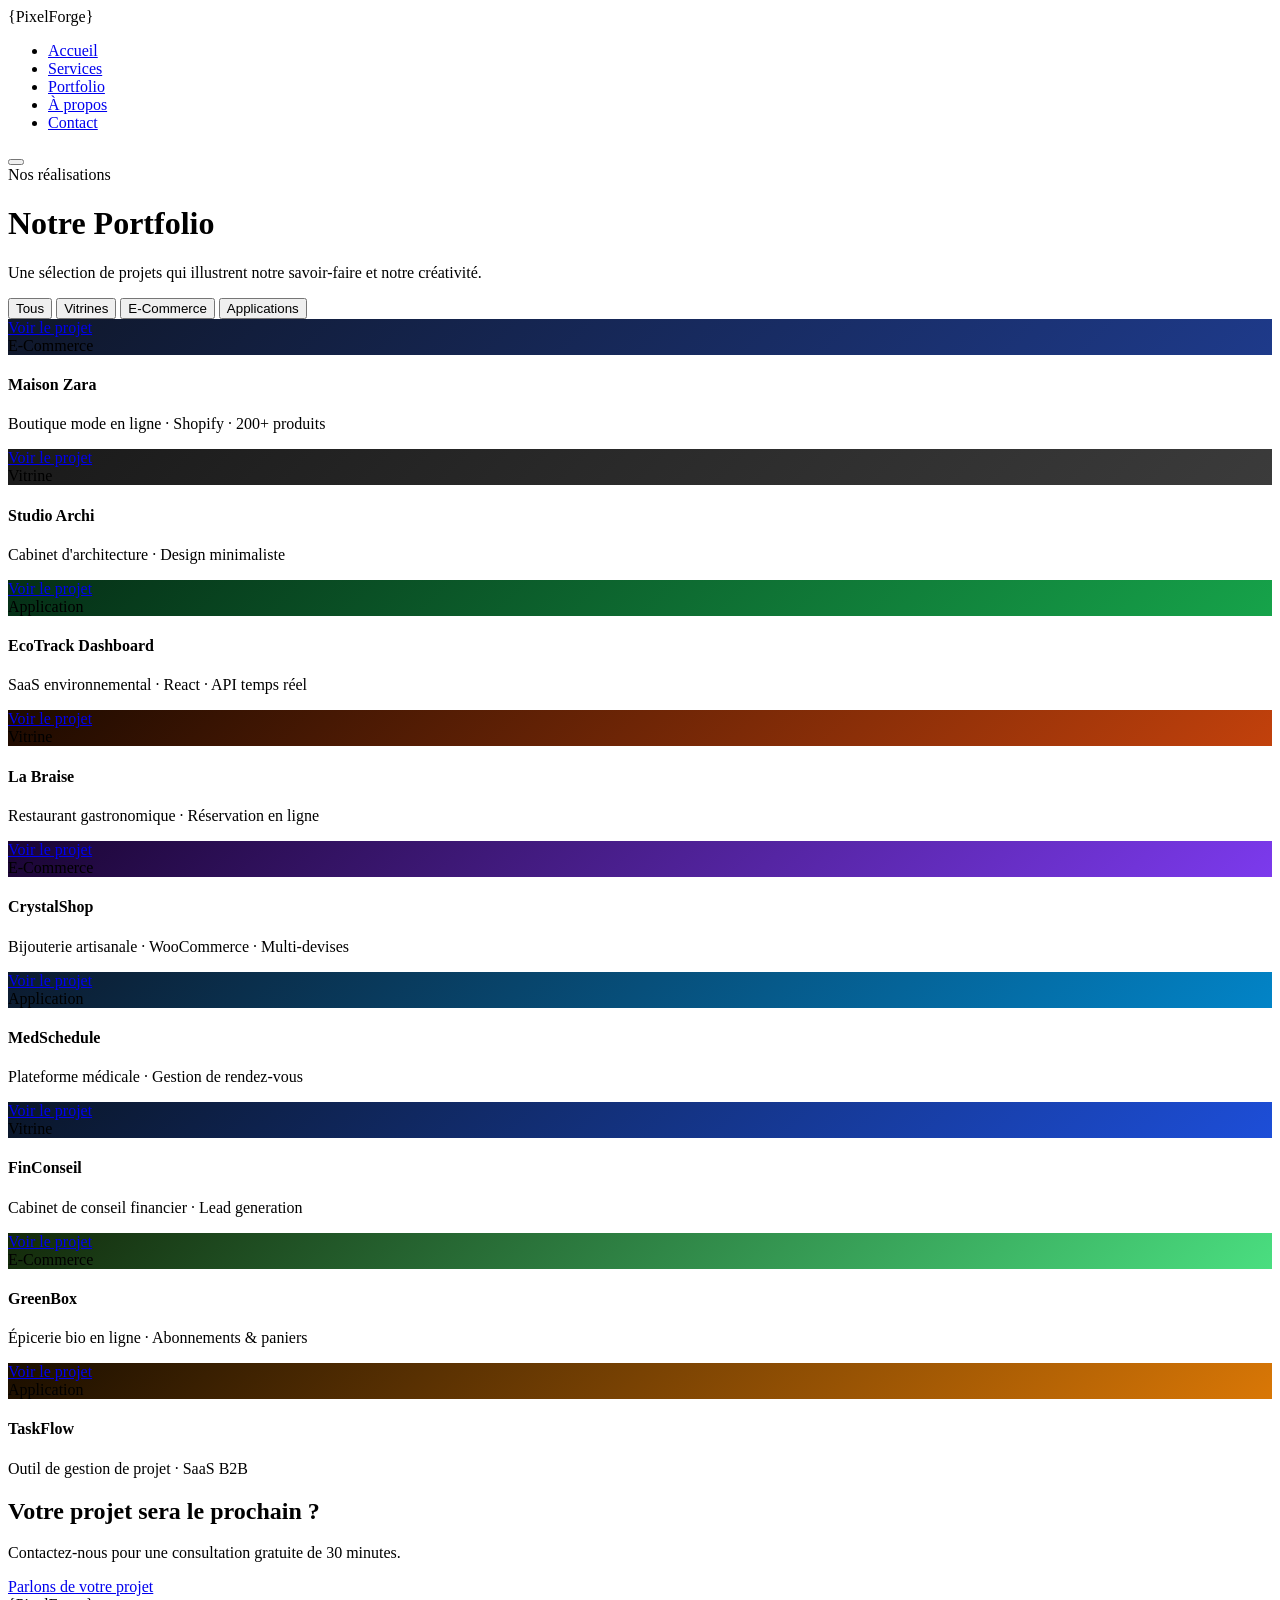
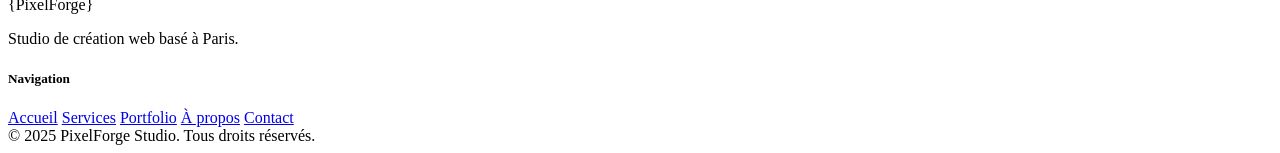
==== portfolio.html @ 8bde93b2 "Add files via upload Cette section est destinée la portfolio" ====
<!DOCTYPE html>
<html lang="fr">
<head>
  <meta charset="UTF-8"/>
  <meta name="viewport" content="width=device-width, initial-scale=1.0"/>
  <title>Portfolio — PixelForge Studio</title>
  <link rel="stylesheet" href="style.css"/>
  <link href="https://fonts.googleapis.com/css2?family=Syne:wght@400;700;800&family=DM+Sans:wght@300;400;500&display=swap" rel="stylesheet"/>
</head>
<body>

  <nav class="navbar" id="navbar">
    <div class="nav-logo"><span class="logo-bracket">{</span>PixelForge<span class="logo-bracket">}</span></div>
    <ul class="nav-links" id="navLinks">
      <li><a href="index.html">Accueil</a></li>
      <li><a href="services.html">Services</a></li>
      <li><a href="portfolio.html" class="active">Portfolio</a></li>
      <li><a href="about.html">À propos</a></li>
      <li><a href="contact.html">Contact</a></li>
    </ul>
    <button class="burger" id="burger"><span></span><span></span><span></span></button>
  </nav>

  <div class="page-hero">
    <div class="blob blob-2"></div>
    <div class="grid-overlay"></div>
    <div class="page-hero-content">
      <span class="section-tag">Nos réalisations</span>
      <h1>Notre <span class="accent">Portfolio</span></h1>
      <p>Une sélection de projets qui illustrent notre savoir-faire et notre créativité.</p>
    </div>
  </div>

  <!-- FILTERS -->
  <section class="section">
    <div class="portfolio-filters" id="filters">
      <button class="filter-btn active" data-filter="all">Tous</button>
      <button class="filter-btn" data-filter="vitrine">Vitrines</button>
      <button class="filter-btn" data-filter="ecommerce">E-Commerce</button>
      <button class="filter-btn" data-filter="app">Applications</button>
    </div>

    <div class="portfolio-grid" id="portfolioGrid">

      <div class="portfolio-card" data-cat="ecommerce">
        <div class="pcard-img" style="background:linear-gradient(135deg,#0f172a,#1e3a8a);">
          <div class="pcard-overlay">
            <a href="#" class="pcard-btn">Voir le projet</a>
          </div>
          <span class="pcard-tag">E-Commerce</span>
        </div>
        <div class="pcard-info">
          <h4>Maison Zara</h4>
          <p>Boutique mode en ligne · Shopify · 200+ produits</p>
        </div>
      </div>

      <div class="portfolio-card" data-cat="vitrine">
        <div class="pcard-img" style="background:linear-gradient(135deg,#1a1a1a,#3b3b3b);">
          <div class="pcard-overlay">
            <a href="#" class="pcard-btn">Voir le projet</a>
          </div>
          <span class="pcard-tag">Vitrine</span>
        </div>
        <div class="pcard-info">
          <h4>Studio Archi</h4>
          <p>Cabinet d'architecture · Design minimaliste</p>
        </div>
      </div>

      <div class="portfolio-card" data-cat="app">
        <div class="pcard-img" style="background:linear-gradient(135deg,#052e16,#16a34a);">
          <div class="pcard-overlay">
            <a href="#" class="pcard-btn">Voir le projet</a>
          </div>
          <span class="pcard-tag">Application</span>
        </div>
        <div class="pcard-info">
          <h4>EcoTrack Dashboard</h4>
          <p>SaaS environnemental · React · API temps réel</p>
        </div>
      </div>

      <div class="portfolio-card" data-cat="vitrine">
        <div class="pcard-img" style="background:linear-gradient(135deg,#1c0a00,#c2410c);">
          <div class="pcard-overlay">
            <a href="#" class="pcard-btn">Voir le projet</a>
          </div>
          <span class="pcard-tag">Vitrine</span>
        </div>
        <div class="pcard-info">
          <h4>La Braise</h4>
          <p>Restaurant gastronomique · Réservation en ligne</p>
        </div>
      </div>

      <div class="portfolio-card" data-cat="ecommerce">
        <div class="pcard-img" style="background:linear-gradient(135deg,#1a0533,#7c3aed);">
          <div class="pcard-overlay">
            <a href="#" class="pcard-btn">Voir le projet</a>
          </div>
          <span class="pcard-tag">E-Commerce</span>
        </div>
        <div class="pcard-info">
          <h4>CrystalShop</h4>
          <p>Bijouterie artisanale · WooCommerce · Multi-devises</p>
        </div>
      </div>

      <div class="portfolio-card" data-cat="app">
        <div class="pcard-img" style="background:linear-gradient(135deg,#0c1a2e,#0284c7);">
          <div class="pcard-overlay">
            <a href="#" class="pcard-btn">Voir le projet</a>
          </div>
          <span class="pcard-tag">Application</span>
        </div>
        <div class="pcard-info">
          <h4>MedSchedule</h4>
          <p>Plateforme médicale · Gestion de rendez-vous</p>
        </div>
      </div>

      <div class="portfolio-card" data-cat="vitrine">
        <div class="pcard-img" style="background:linear-gradient(135deg,#0a1628,#1d4ed8);">
          <div class="pcard-overlay">
            <a href="#" class="pcard-btn">Voir le projet</a>
          </div>
          <span class="pcard-tag">Vitrine</span>
        </div>
        <div class="pcard-info">
          <h4>FinConseil</h4>
          <p>Cabinet de conseil financier · Lead generation</p>
        </div>
      </div>

      <div class="portfolio-card" data-cat="ecommerce">
        <div class="pcard-img" style="background:linear-gradient(135deg,#14290a,#4ade80);">
          <div class="pcard-overlay">
            <a href="#" class="pcard-btn">Voir le projet</a>
          </div>
          <span class="pcard-tag">E-Commerce</span>
        </div>
        <div class="pcard-info">
          <h4>GreenBox</h4>
          <p>Épicerie bio en ligne · Abonnements & paniers</p>
        </div>
      </div>

      <div class="portfolio-card" data-cat="app">
        <div class="pcard-img" style="background:linear-gradient(135deg,#1a0e00,#d97706);">
          <div class="pcard-overlay">
            <a href="#" class="pcard-btn">Voir le projet</a>
          </div>
          <span class="pcard-tag">Application</span>
        </div>
        <div class="pcard-info">
          <h4>TaskFlow</h4>
          <p>Outil de gestion de projet · SaaS B2B</p>
        </div>
      </div>

    </div>
  </section>

  <!-- CTA -->
  <section class="cta-section">
    <h2>Votre projet sera le prochain ?</h2>
    <p>Contactez-nous pour une consultation gratuite de 30 minutes.</p>
    <a href="contact.html" class="btn btn-primary">Parlons de votre projet</a>
  </section>

  <footer class="footer">
    <div class="footer-top">
      <div class="footer-brand">
        <div class="nav-logo"><span class="logo-bracket">{</span>PixelForge<span class="logo-bracket">}</span></div>
        <p>Studio de création web basé à Paris.</p>
      </div>
      <div class="footer-links">
        <h5>Navigation</h5>
        <a href="index.html">Accueil</a>
        <a href="services.html">Services</a>
        <a href="portfolio.html">Portfolio</a>
        <a href="about.html">À propos</a>
        <a href="contact.html">Contact</a>
      </div>
    </div>
    <div class="footer-bottom"><span>© 2025 PixelForge Studio. Tous droits réservés.</span></div>
  </footer>

  <script src="main.js"></script>
</body>
</html>
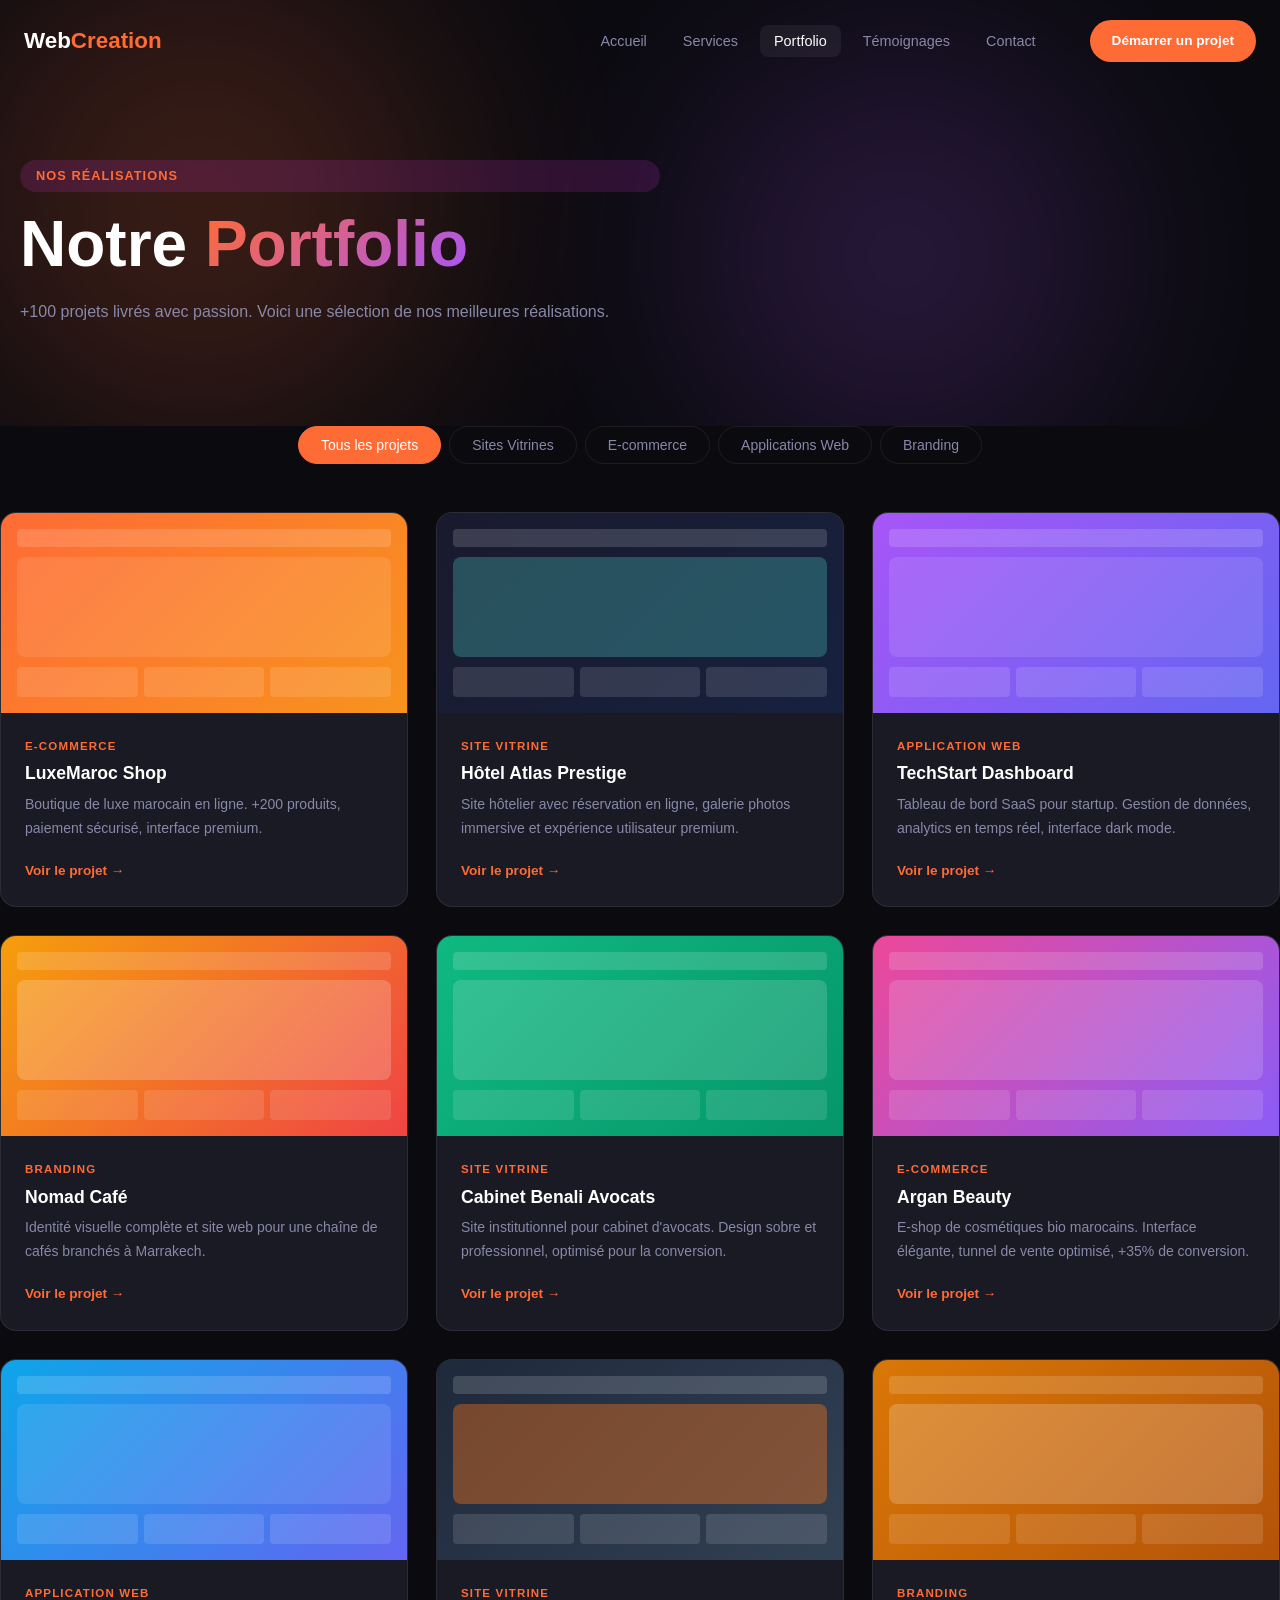
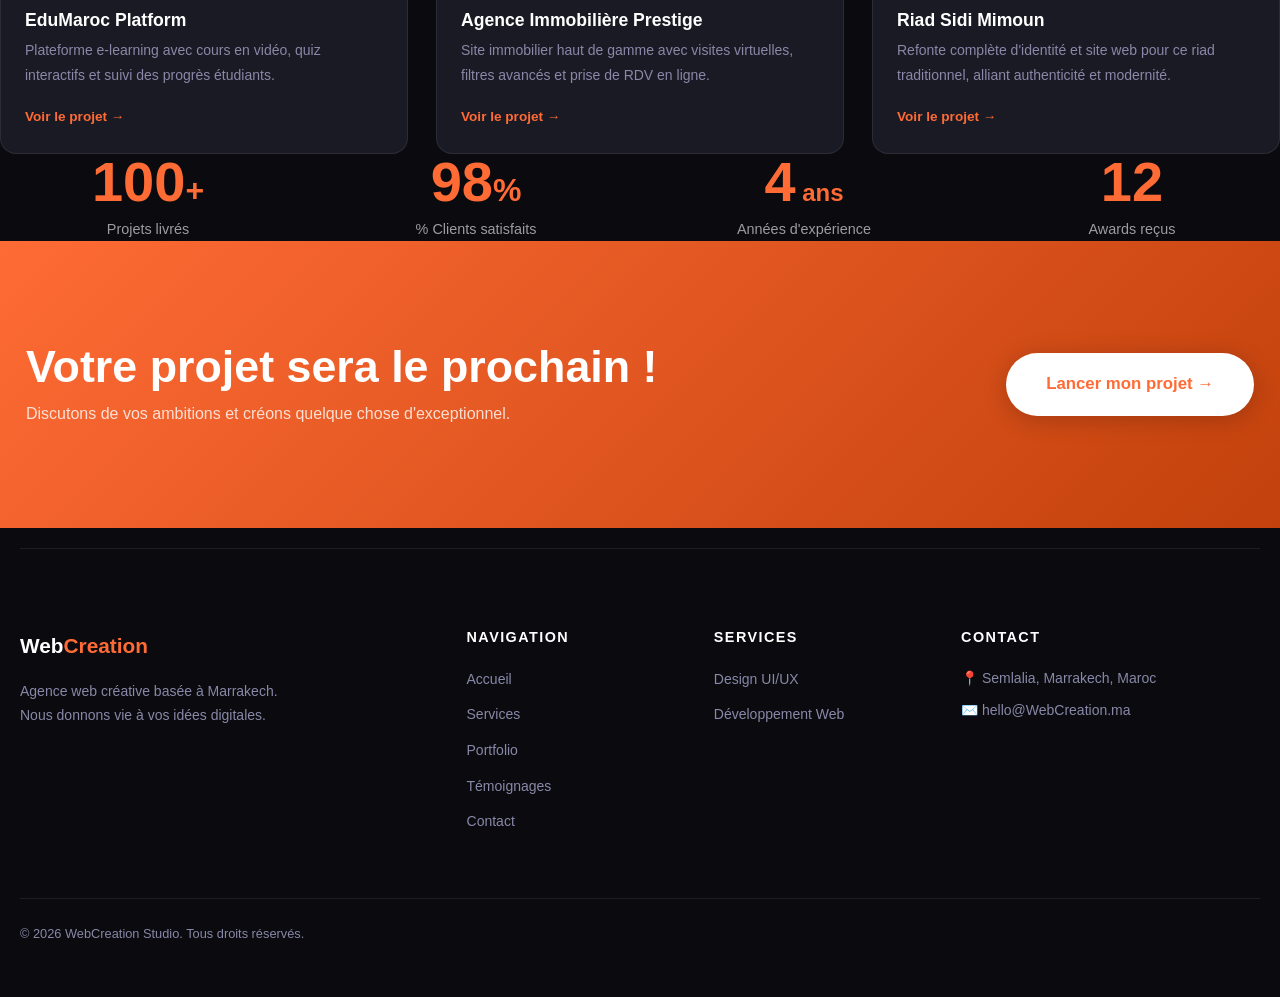
==== commit 0b42848c: "Add files via upload page portfolio" ====
--- a/portfolio.html
+++ b/portfolio.html
@@ -1,192 +1,299 @@
 <!DOCTYPE html>
 <html lang="fr">
 <head>
-  <meta charset="UTF-8"/>
+  <meta charset="UTF-8" />
   <meta name="viewport" content="width=device-width, initial-scale=1.0"/>
-  <title>Portfolio — PixelForge Studio</title>
+  <title>Portfolio – WebCreation Studio</title>
   <link rel="stylesheet" href="style.css"/>
-  <link href="https://fonts.googleapis.com/css2?family=Syne:wght@400;700;800&family=DM+Sans:wght@300;400;500&display=swap" rel="stylesheet"/>
+  <link href="https://fonts.googleapis.com/css2?family=Syne:wght@400;600;700;800&family=DM+Sans:ital,wght@0,300;0,400;0,500;1,300&display=swap" rel="stylesheet"/>
 </head>
 <body>
 
-  <nav class="navbar" id="navbar">
-    <div class="nav-logo"><span class="logo-bracket">{</span>PixelForge<span class="logo-bracket">}</span></div>
-    <ul class="nav-links" id="navLinks">
+<nav id="navbar">
+  <div class="nav-inner">
+    <a href="index.html" class="logo">Web<span>Creation</span></a>
+    <button class="burger" id="burger" aria-label="Menu">
+      <span></span><span></span><span></span>
+    </button>
+    <ul class="nav-links" id="nav-links">
       <li><a href="index.html">Accueil</a></li>
       <li><a href="services.html">Services</a></li>
       <li><a href="portfolio.html" class="active">Portfolio</a></li>
-      <li><a href="about.html">À propos</a></li>
+      <li><a href="temoignage.html">Témoignages</a></li>
       <li><a href="contact.html">Contact</a></li>
     </ul>
-    <button class="burger" id="burger"><span></span><span></span><span></span></button>
-  </nav>
-
-  <div class="page-hero">
-    <div class="blob blob-2"></div>
-    <div class="grid-overlay"></div>
+    <a href="contact.html" class="nav-cta">Démarrer un projet</a>
+  </div>
+</nav>
+
+<!-- PAGE HERO -->
+<section class="page-hero">
+  <div class="page-hero-bg">
+    <div class="blob blob1"></div>
+    <div class="blob blob2"></div>
+  </div>
+  <div class="container">
     <div class="page-hero-content">
-      <span class="section-tag">Nos réalisations</span>
-      <h1>Notre <span class="accent">Portfolio</span></h1>
-      <p>Une sélection de projets qui illustrent notre savoir-faire et notre créativité.</p>
-    </div>
-  </div>
-
-  <!-- FILTERS -->
-  <section class="section">
-    <div class="portfolio-filters" id="filters">
-      <button class="filter-btn active" data-filter="all">Tous</button>
-      <button class="filter-btn" data-filter="vitrine">Vitrines</button>
-      <button class="filter-btn" data-filter="ecommerce">E-Commerce</button>
-      <button class="filter-btn" data-filter="app">Applications</button>
+      <div class="section-tag">Nos réalisations</div>
+      <h1>Notre <span class="gradient-text">Portfolio</span></h1>
+      <p>+100 projets livrés avec passion. Voici une sélection de nos meilleures réalisations.</p>
+    </div>
+  </div>
+</section>
+
+<!-- FILTER -->
+<section class="portfolio-section section-pad">
+  <div class="container">
+    <div class="portfolio-filters" id="portfolioFilters">
+      <button class="filter-btn active" data-filter="all">Tous les projets</button>
+      <button class="filter-btn" data-filter="vitrine">Sites Vitrines</button>
+      <button class="filter-btn" data-filter="ecommerce">E-commerce</button>
+      <button class="filter-btn" data-filter="app">Applications Web</button>
+      <button class="filter-btn" data-filter="branding">Branding</button>
     </div>
 
     <div class="portfolio-grid" id="portfolioGrid">
 
-      <div class="portfolio-card" data-cat="ecommerce">
-        <div class="pcard-img" style="background:linear-gradient(135deg,#0f172a,#1e3a8a);">
-          <div class="pcard-overlay">
-            <a href="#" class="pcard-btn">Voir le projet</a>
-          </div>
-          <span class="pcard-tag">E-Commerce</span>
-        </div>
-        <div class="pcard-info">
-          <h4>Maison Zara</h4>
-          <p>Boutique mode en ligne · Shopify · 200+ produits</p>
-        </div>
-      </div>
-
-      <div class="portfolio-card" data-cat="vitrine">
-        <div class="pcard-img" style="background:linear-gradient(135deg,#1a1a1a,#3b3b3b);">
-          <div class="pcard-overlay">
-            <a href="#" class="pcard-btn">Voir le projet</a>
-          </div>
-          <span class="pcard-tag">Vitrine</span>
-        </div>
-        <div class="pcard-info">
-          <h4>Studio Archi</h4>
-          <p>Cabinet d'architecture · Design minimaliste</p>
-        </div>
-      </div>
-
-      <div class="portfolio-card" data-cat="app">
-        <div class="pcard-img" style="background:linear-gradient(135deg,#052e16,#16a34a);">
-          <div class="pcard-overlay">
-            <a href="#" class="pcard-btn">Voir le projet</a>
-          </div>
-          <span class="pcard-tag">Application</span>
-        </div>
-        <div class="pcard-info">
-          <h4>EcoTrack Dashboard</h4>
-          <p>SaaS environnemental · React · API temps réel</p>
-        </div>
-      </div>
-
-      <div class="portfolio-card" data-cat="vitrine">
-        <div class="pcard-img" style="background:linear-gradient(135deg,#1c0a00,#c2410c);">
-          <div class="pcard-overlay">
-            <a href="#" class="pcard-btn">Voir le projet</a>
-          </div>
-          <span class="pcard-tag">Vitrine</span>
-        </div>
-        <div class="pcard-info">
-          <h4>La Braise</h4>
-          <p>Restaurant gastronomique · Réservation en ligne</p>
-        </div>
-      </div>
-
-      <div class="portfolio-card" data-cat="ecommerce">
-        <div class="pcard-img" style="background:linear-gradient(135deg,#1a0533,#7c3aed);">
-          <div class="pcard-overlay">
-            <a href="#" class="pcard-btn">Voir le projet</a>
-          </div>
-          <span class="pcard-tag">E-Commerce</span>
-        </div>
-        <div class="pcard-info">
-          <h4>CrystalShop</h4>
-          <p>Bijouterie artisanale · WooCommerce · Multi-devises</p>
-        </div>
-      </div>
-
-      <div class="portfolio-card" data-cat="app">
-        <div class="pcard-img" style="background:linear-gradient(135deg,#0c1a2e,#0284c7);">
-          <div class="pcard-overlay">
-            <a href="#" class="pcard-btn">Voir le projet</a>
-          </div>
-          <span class="pcard-tag">Application</span>
-        </div>
-        <div class="pcard-info">
-          <h4>MedSchedule</h4>
-          <p>Plateforme médicale · Gestion de rendez-vous</p>
-        </div>
-      </div>
-
-      <div class="portfolio-card" data-cat="vitrine">
-        <div class="pcard-img" style="background:linear-gradient(135deg,#0a1628,#1d4ed8);">
-          <div class="pcard-overlay">
-            <a href="#" class="pcard-btn">Voir le projet</a>
-          </div>
-          <span class="pcard-tag">Vitrine</span>
-        </div>
-        <div class="pcard-info">
-          <h4>FinConseil</h4>
-          <p>Cabinet de conseil financier · Lead generation</p>
-        </div>
-      </div>
-
-      <div class="portfolio-card" data-cat="ecommerce">
-        <div class="pcard-img" style="background:linear-gradient(135deg,#14290a,#4ade80);">
-          <div class="pcard-overlay">
-            <a href="#" class="pcard-btn">Voir le projet</a>
-          </div>
-          <span class="pcard-tag">E-Commerce</span>
-        </div>
-        <div class="pcard-info">
-          <h4>GreenBox</h4>
-          <p>Épicerie bio en ligne · Abonnements & paniers</p>
-        </div>
-      </div>
-
-      <div class="portfolio-card" data-cat="app">
-        <div class="pcard-img" style="background:linear-gradient(135deg,#1a0e00,#d97706);">
-          <div class="pcard-overlay">
-            <a href="#" class="pcard-btn">Voir le projet</a>
-          </div>
-          <span class="pcard-tag">Application</span>
-        </div>
-        <div class="pcard-info">
-          <h4>TaskFlow</h4>
-          <p>Outil de gestion de projet · SaaS B2B</p>
-        </div>
-      </div>
-
-    </div>
-  </section>
-
-  <!-- CTA -->
-  <section class="cta-section">
-    <h2>Votre projet sera le prochain ?</h2>
-    <p>Contactez-nous pour une consultation gratuite de 30 minutes.</p>
-    <a href="contact.html" class="btn btn-primary">Parlons de votre projet</a>
-  </section>
-
-  <footer class="footer">
-    <div class="footer-top">
+      <div class="port-card" data-category="ecommerce">
+        <div class="port-visual" style="background: linear-gradient(135deg, #FF6B35 0%, #f7931e 100%)">
+          <div class="port-visual-inner">
+            <div class="pv-nav"></div>
+            <div class="pv-hero"></div>
+            <div class="pv-grid">
+              <div></div><div></div><div></div>
+            </div>
+          </div>
+        </div>
+        <div class="port-info">
+          <span class="port-cat">E-commerce</span>
+          <h3>LuxeMaroc Shop</h3>
+          <p>Boutique de luxe marocain en ligne. +200 produits, paiement sécurisé, interface premium.</p>
+          <a href="#" class="port-link">Voir le projet →</a>
+        </div>
+      </div>
+
+      <div class="port-card" data-category="vitrine">
+        <div class="port-visual" style="background: linear-gradient(135deg, #1a1a2e 0%, #16213e 100%)">
+          <div class="port-visual-inner">
+            <div class="pv-nav"></div>
+            <div class="pv-hero" style="background:rgba(78,205,196,0.3)"></div>
+            <div class="pv-grid">
+              <div></div><div></div><div></div>
+            </div>
+          </div>
+        </div>
+        <div class="port-info">
+          <span class="port-cat">Site Vitrine</span>
+          <h3>Hôtel Atlas Prestige</h3>
+          <p>Site hôtelier avec réservation en ligne, galerie photos immersive et expérience utilisateur premium.</p>
+          <a href="#" class="port-link">Voir le projet →</a>
+        </div>
+      </div>
+
+      <div class="port-card" data-category="app">
+        <div class="port-visual" style="background: linear-gradient(135deg, #A855F7 0%, #6366f1 100%)">
+          <div class="port-visual-inner">
+            <div class="pv-nav"></div>
+            <div class="pv-hero" style="background:rgba(255,255,255,0.1)"></div>
+            <div class="pv-grid">
+              <div></div><div></div><div></div>
+            </div>
+          </div>
+        </div>
+        <div class="port-info">
+          <span class="port-cat">Application Web</span>
+          <h3>TechStart Dashboard</h3>
+          <p>Tableau de bord SaaS pour startup. Gestion de données, analytics en temps réel, interface dark mode.</p>
+          <a href="#" class="port-link">Voir le projet →</a>
+        </div>
+      </div>
+
+      <div class="port-card" data-category="branding">
+        <div class="port-visual" style="background: linear-gradient(135deg, #F59E0B 0%, #ef4444 100%)">
+          <div class="port-visual-inner">
+            <div class="pv-nav"></div>
+            <div class="pv-hero" style="background:rgba(255,255,255,0.2)"></div>
+            <div class="pv-grid">
+              <div></div><div></div><div></div>
+            </div>
+          </div>
+        </div>
+        <div class="port-info">
+          <span class="port-cat">Branding</span>
+          <h3>Nomad Café</h3>
+          <p>Identité visuelle complète et site web pour une chaîne de cafés branchés à Marrakech.</p>
+          <a href="#" class="port-link">Voir le projet →</a>
+        </div>
+      </div>
+
+      <div class="port-card" data-category="vitrine">
+        <div class="port-visual" style="background: linear-gradient(135deg, #10b981 0%, #059669 100%)">
+          <div class="port-visual-inner">
+            <div class="pv-nav"></div>
+            <div class="pv-hero" style="background:rgba(255,255,255,0.15)"></div>
+            <div class="pv-grid">
+              <div></div><div></div><div></div>
+            </div>
+          </div>
+        </div>
+        <div class="port-info">
+          <span class="port-cat">Site Vitrine</span>
+          <h3>Cabinet Benali Avocats</h3>
+          <p>Site institutionnel pour cabinet d'avocats. Design sobre et professionnel, optimisé pour la conversion.</p>
+          <a href="#" class="port-link">Voir le projet →</a>
+        </div>
+      </div>
+
+      <div class="port-card" data-category="ecommerce">
+        <div class="port-visual" style="background: linear-gradient(135deg, #ec4899 0%, #8b5cf6 100%)">
+          <div class="port-visual-inner">
+            <div class="pv-nav"></div>
+            <div class="pv-hero" style="background:rgba(255,255,255,0.15)"></div>
+            <div class="pv-grid">
+              <div></div><div></div><div></div>
+            </div>
+          </div>
+        </div>
+        <div class="port-info">
+          <span class="port-cat">E-commerce</span>
+          <h3>Argan Beauty</h3>
+          <p>E-shop de cosmétiques bio marocains. Interface élégante, tunnel de vente optimisé, +35% de conversion.</p>
+          <a href="#" class="port-link">Voir le projet →</a>
+        </div>
+      </div>
+
+      <div class="port-card" data-category="app">
+        <div class="port-visual" style="background: linear-gradient(135deg, #0ea5e9 0%, #6366f1 100%)">
+          <div class="port-visual-inner">
+            <div class="pv-nav"></div>
+            <div class="pv-hero" style="background:rgba(255,255,255,0.1)"></div>
+            <div class="pv-grid">
+              <div></div><div></div><div></div>
+            </div>
+          </div>
+        </div>
+        <div class="port-info">
+          <span class="port-cat">Application Web</span>
+          <h3>EduMaroc Platform</h3>
+          <p>Plateforme e-learning avec cours en vidéo, quiz interactifs et suivi des progrès étudiants.</p>
+          <a href="#" class="port-link">Voir le projet →</a>
+        </div>
+      </div>
+
+      <div class="port-card" data-category="vitrine">
+        <div class="port-visual" style="background: linear-gradient(135deg, #1e293b 0%, #334155 100%)">
+          <div class="port-visual-inner">
+            <div class="pv-nav"></div>
+            <div class="pv-hero" style="background:rgba(249,115,22,0.4)"></div>
+            <div class="pv-grid">
+              <div></div><div></div><div></div>
+            </div>
+          </div>
+        </div>
+        <div class="port-info">
+          <span class="port-cat">Site Vitrine</span>
+          <h3>Agence Immobilière Prestige</h3>
+          <p>Site immobilier haut de gamme avec visites virtuelles, filtres avancés et prise de RDV en ligne.</p>
+          <a href="#" class="port-link">Voir le projet →</a>
+        </div>
+      </div>
+
+      <div class="port-card" data-category="branding">
+        <div class="port-visual" style="background: linear-gradient(135deg, #d97706 0%, #b45309 100%)">
+          <div class="port-visual-inner">
+            <div class="pv-nav"></div>
+            <div class="pv-hero" style="background:rgba(255,255,255,0.2)"></div>
+            <div class="pv-grid">
+              <div></div><div></div><div></div>
+            </div>
+          </div>
+        </div>
+        <div class="port-info">
+          <span class="port-cat">Branding</span>
+          <h3>Riad Sidi Mimoun</h3>
+          <p>Refonte complète d'identité et site web pour ce riad traditionnel, alliant authenticité et modernité.</p>
+          <a href="#" class="port-link">Voir le projet →</a>
+        </div>
+      </div>
+
+    </div>
+  </div>
+</section>
+
+<!-- STATS -->
+<section class="stats-section dark-section section-pad">
+  <div class="container">
+    <div class="stats-grid">
+      <div class="stat-block">
+        <div class="stat-num" data-target="100">0</div>
+        <div class="stat-label">Projets livrés</div>
+      </div>
+      <div class="stat-block">
+        <div class="stat-num" data-target="98">0</div>
+        <div class="stat-label">% Clients satisfaits</div>
+      </div>
+      <div class="stat-block">
+        <div class="stat-num" data-target="4">0</div>
+        <div class="stat-label">Années d'expérience</div>
+      </div>
+      <div class="stat-block">
+        <div class="stat-num" data-target="12">0</div>
+        <div class="stat-label">Awards reçus</div>
+      </div>
+    </div>
+  </div>
+</section>
+
+<section class="cta-band">
+  <div class="container">
+    <div class="cta-inner">
+      <div>
+        <h2>Votre projet sera le prochain !</h2>
+        <p>Discutons de vos ambitions et créons quelque chose d'exceptionnel.</p>
+      </div>
+      <a href="contact.html" class="btn-primary large">Lancer mon projet →</a>
+    </div>
+  </div>
+</section>
+
+<footer class="footer">
+  <div class="container">
+    <div class="footer-grid">
       <div class="footer-brand">
-        <div class="nav-logo"><span class="logo-bracket">{</span>PixelForge<span class="logo-bracket">}</span></div>
-        <p>Studio de création web basé à Paris.</p>
-      </div>
-      <div class="footer-links">
+        <a href="index.html" class="logo">Web<span>Creation</span></a>
+        <p>Agence web créative basée à Marrakech. Nous donnons vie à vos idées digitales.</p>
+        
+      </div>
+      <div class="footer-nav">
         <h5>Navigation</h5>
-        <a href="index.html">Accueil</a>
-        <a href="services.html">Services</a>
-        <a href="portfolio.html">Portfolio</a>
-        <a href="about.html">À propos</a>
-        <a href="contact.html">Contact</a>
-      </div>
-    </div>
-    <div class="footer-bottom"><span>© 2025 PixelForge Studio. Tous droits réservés.</span></div>
-  </footer>
-
-  <script src="main.js"></script>
+        <ul>
+          <li><a href="index.html">Accueil</a></li>
+          <li><a href="services.html">Services</a></li>
+          <li><a href="portfolio.html">Portfolio</a></li>
+          <li><a href="temoignage.html">Témoignages</a></li>
+          <li><a href="contact.html">Contact</a></li>
+        </ul>
+      </div>
+      <div class="footer-nav">
+        <h5>Services</h5>
+        <ul>
+          <li><a href="services.html">Design UI/UX</a></li>
+          <li><a href="services.html">Développement Web</a></li>
+        </ul>
+      </div>
+      <div class="footer-contact">
+        <h5>Contact</h5>
+        <p>📍 Semlalia, Marrakech, Maroc</p>
+        <p>✉️ hello@WebCreation.ma</p>
+      </div>
+    </div>
+    <div class="footer-bottom">
+      <p>&copy; 2026 WebCreation  Studio. Tous droits réservés.</p>
+      
+    </div>
+  </div>
+</footer>
+
+<script src="main.js"></script>
 </body>
 </html>
--- a/style.css
+++ b/style.css
@@ -0,0 +1,672 @@
+/* ───────────────── Hanane Choukri ──────────────────────────── */
+
+*, *::before, *::after { box-sizing: border-box; margin:0; padding: 0; }
+html { scroll-behavior: smooth; font-size: 16px; }
+body {
+  font-family: Verdana, sans-serif;
+  background: #0a0a0f;
+  color: #e8e8f0;
+  overflow-x: hidden;
+  line-height: 1.6;
+}
+a { text-decoration: none; color: inherit; }
+ul { list-style: none; }
+img { max-width: 100%; display: block; }
+button { cursor: pointer; font-family: inherit; border: none; background: none; }
+
+/* ── CUSTOM PROPERTIES ────────────────────────────────────── */
+:root {
+  --orange: #FF6B35;
+  --teal: #4ECDC4;
+  --purple: #A855F7;
+  --gold: #F59E0B;
+  --dark: #0a0a0f;
+  --dark2: #111118;
+  --dark3: #16161f;
+  --surface: #1a1a25;
+  --surface2: #22222f;
+  --border: rgba(255,255,255,0.08);
+  --text: #e8e8f0;
+  --muted: #8888a8;
+  --radius: 16px;
+  --radius-sm: 8px;
+  --shadow: 0 20px 60px rgba(0,0,0,0.4);
+  --transition: 0.3s cubic-bezier(0.4, 0, 0.2, 1);
+}
+
+/* ── TYPOGRAPHY ───────────────────────────────────────────── */
+h1, h2, h3, h4, h5 { font-family: Verdana, sans-serif; line-height: 1.15; }
+h1 { font-size: clamp(2.4rem, 5vw, 4.5rem); font-weight: 800; }
+h2 { font-size: clamp(1.8rem, 3.5vw, 3rem); font-weight: 700; }
+h3 { font-size: clamp(1.2rem, 2vw, 1.6rem); font-weight: 700; }
+h4 { font-size: 1.15rem; font-weight: 600; }
+p { color: var(--muted); line-height: 1.75; }
+.gradient-text {
+  background: linear-gradient(135deg, var(--orange) 0%, var(--purple) 100%);
+  -webkit-background-clip: text; -webkit-text-fill-color: transparent;
+  background-clip: text;
+}
+
+/* ── SECTION HEADER ───────────────────────────────────────── */
+.section-header { text-align: center; max-width: 640px; margin: 0 auto 64px; padding-top:20px ;}
+.section-header p { margin-top: 16px; font-size: 1.05rem; }
+.section-header.light h2 { color: #fff; }
+.section-header.light p { color: rgba(255,255,255,0.6); }
+.section-tag {
+  display: inline-block;
+  background: rgba(252, 53, 255, 0.132);
+  color: var(--orange);
+  border: 1px solid --rgba(255,107,53,0.3);
+  padding: 6px 16px;
+  border-radius: 100px;
+  font-size: 0.8rem;
+  font-weight: 600;
+  letter-spacing: 0.08em;
+  text-transform: uppercase;
+  margin-bottom: 20px;
+}
+
+/* ── BUTTONS ──────────────────────────────────────────────── */
+.btn-primary {
+  display: inline-flex; align-items: center; gap: 8px;
+  background: linear-gradient(135deg, var(--orange), #e804e4);
+  color: #fff;
+  padding: 14px 32px;
+  border-radius: 100px;
+  font-weight: 600;
+  font-size: 0.95rem;
+  transition: var(--transition);
+  box-shadow: 0 4px 24px rgba(255, 53, 198, 0.132);
+}
+.btn-primary:hover { transform: translateY(-2px); box-shadow: 0 8px 32px rgba(255, 53, 225, 0.135); }
+.btn-primary.large { padding: 18px 40px; font-size: 1.05rem; }
+.btn-ghost-white {
+  display: inline-flex; align-items: center;
+  color: #fff;
+  padding: 14px 28px;
+  border-radius: 100px;
+  border: 1px solid rgba(255,255,255,0.3);
+  font-weight: 500;
+  transition: var(--transition);
+  font-family: inherit;
+  font-size: 0.95rem;
+}
+.btn-ghost-white:hover { background: rgba(255,255,255,0.1); }
+
+/* ── NAVBAR ───────────────────────────────────────────────── */
+#navbar {
+  position: fixed; top: 0; left: 0; right: 0; z-index: 1000;
+  padding: 0 24px;
+  transition: var(--transition);
+}
+#navbar.scrolled {
+  background: rgba(10,10,15,0.95);
+  backdrop-filter: blur(20px);
+  border-bottom: 1px solid var(--border);
+  box-shadow: 0 4px 30px rgba(0,0,0,0.3);
+}
+.nav-inner {
+  max-width: 1240px; margin: 0 auto;
+  display: flex; align-items: center; gap: 40px;
+  padding: 20px 0;
+}
+.logo {
+  font-family: 'Syne', sans-serif;
+  font-weight: 800; font-size: 1.4rem;
+  color: #fff;
+  flex-shrink: 0;
+}
+.logo span { color: var(--orange); }
+.nav-links {
+  display: flex; gap: 8px; align-items: center; margin-left: auto;
+}
+.nav-links a {
+  color: var(--muted); font-weight: 500; font-size: 0.9rem;
+  padding: 8px 14px; border-radius: 8px;
+  transition: var(--transition);
+}
+.nav-links a:hover, .nav-links a.active {
+  color: #fff; background: rgba(255,255,255,0.06);
+}
+.nav-cta {
+  background: var(--orange);
+  color: #fff; font-weight: 600; font-size: 0.85rem;
+  padding: 10px 22px; border-radius: 100px;
+  transition: var(--transition); flex-shrink: 0;
+}
+.nav-cta:hover { background: #c204e8; transform: translateY(-1px); }
+
+.burger {
+  display: none; flex-direction: column; gap: 5px;
+  width: 32px; padding: 4px; margin-left: auto;
+}
+.burger span {
+  display: block; height: 2px; width: 100%;
+  background: #fff; border-radius: 2px;
+  transition: var(--transition);
+}
+.burger.open span:nth-child(1) { transform: translateY(7px) rotate(45deg); }
+.burger.open span:nth-child(2) { opacity: 0; }
+.burger.open span:nth-child(3) { transform: translateY(-7px) rotate(-45deg); }
+
+
+
+
+
+/* ──────────────────────── Hiba Feriati ─────────────────────────── */
+
+/* ── HERO ─────────────────────────────────────────────────── */
+.hero {
+  font-family: Verdana, Geneva, Tahoma, sans-serif;
+  min-height: 100vh;
+  display: grid; grid-template-columns: 1fr 1fr;
+  align-items: center; gap: 60px;
+  padding: 140px 80px 80px;
+  max-width: 1400px; margin: 0 auto;
+  position: relative; overflow: hidden;
+}
+.hero-bg {
+  position: absolute; inset: 0; z-index: -1; overflow: hidden;
+}
+.blob {
+  position: absolute; border-radius: 50%;
+  filter: blur(100px); opacity: 0.25; animation: blobPulse 8s ease-in-out infinite;
+}
+.blob1 {
+  width: 600px; height: 600px;
+  background: radial-gradient(circle, var(--orange), transparent);
+  top: -100px; left: -100px;
+}
+.blob2 {
+  width: 500px; height: 500px;
+  background: radial-gradient(circle, var(--purple), transparent);
+  bottom: -80px; right: 10%;
+  animation-delay: -4s;
+}
+.grid-lines {
+  position: absolute; inset: 0;
+  background-image:
+    linear-gradient(rgba(255,255,255,0.02) 1px, transparent 1px),
+    linear-gradient(90deg, rgba(255,255,255,0.02) 1px, transparent 1px);
+  background-size: 60px 60px;
+}
+.hero-badge {
+  display: inline-flex; align-items: center; gap: 8px;
+  background: rgba(255,255,255,0.06); border: 1px solid var(--border);
+  color: var(--muted); padding: 8px 16px; border-radius: 100px;
+  font-size: 0.82rem; font-weight: 500;
+  margin-bottom: 28px; animation: fadeInUp 0.6s ease both;
+}
+.hero-title {
+  color: #fff; margin-bottom: 20px;
+  animation: fadeInUp 0.6s ease 0.1s both;
+}
+.hero-sub {
+  font-size: 1.1rem; max-width: 480px; margin-bottom: 36px;
+  animation: fadeInUp 0.6s ease 0.2s both;
+}
+.hero-btns {
+  display: flex; gap: 16px; flex-wrap: wrap;
+  animation: fadeInUp 0.6s ease 0.3s both;
+  margin-bottom: 56px;
+}
+.hero-stats {
+  display: flex; gap: 32px; align-items: center; flex-wrap: wrap;
+  animation: fadeInUp 0.6s ease 0.4s both;
+}
+.stat strong { display: block; font-family: 'Syne', sans-serif; font-size: 1.8rem; font-weight: 800; color: #fff; }
+.stat span { font-size: 0.82rem; color: var(--muted); }
+.stat-divider { width: 1px; height: 40px; background: var(--border); }
+
+/* ── SERVICES PREVIEW ─────────────────────────────────────── */
+.services-grid {
+  display: grid; grid-template-columns: repeat(4, 1fr); gap: 24px;
+}
+.service-card {
+  background: var(--surface);
+  border: 1px solid var(--border);
+  border-radius: var(--radius);
+  padding: 32px 28px;
+  transition: var(--transition);
+  position: relative; overflow: hidden;
+  margin: 15px;
+  align-content: center;
+  align-items: center;
+}
+.service-card::before {
+  content: attr(data-index);
+  position: absolute; top: 16px; right: 20px;
+  font-family: 'Syne', sans-serif; font-size: 3.5rem; font-weight: 800;
+  color: rgba(255,255,255,0.03); line-height: 1;
+}
+.service-card:hover {
+  transform: translateY(-8px);
+  border-color: rgba(231, 53, 255, 0.135);
+  box-shadow: 0 20px 60px rgba(235, 53, 255, 0.137);
+}
+.service-icon {
+  font-size: 2rem; color: var(--orange);
+  margin-bottom: 20px; display: block;
+}
+.service-card h3 { color: #fff; margin-bottom: 12px; font-size: 1.15rem; }
+.service-card p { font-size: 0.9rem; margin-bottom: 20px; }
+.card-link {
+  color: var(--orange); font-size: 0.85rem; font-weight: 600;
+  transition: gap var(--transition);
+  display: inline-flex; align-items: center; gap: 4px;
+}
+.card-link:hover { gap: 100px; }
+
+/* ── PROCESS ──────────────────────────────────────────────── */
+.process-steps {
+  display: flex; align-items: center; gap: 0; flex-wrap: wrap;
+  justify-content: center;
+}
+.process-step {
+  text-align: center; flex: 1; min-width: 160px; max-width: 220px; padding: 16px;
+}
+.step-num {
+  font-family: 'Syne', sans-serif; font-size: 3rem; font-weight: 800;
+  color: var(--orange); opacity: 0.5; line-height: 1; margin-bottom: 12px;
+}
+.process-step h4 { color: #fff; margin-bottom: 8px; }
+.process-step p { font-size: 0.875rem; }
+.process-arrow { font-size: 1.5rem; color: var(--border); padding: 0 8px; }
+
+/* ── TESTIMONIALS PAGE ─────────────────────────────────────────── */
+.testimonial-slider { position: relative; overflow: hidden; }
+.testimonial-track {
+  display: flex; transition: transform 0.5s cubic-bezier(0.4,0,0.2,1);
+  will-change: transform;
+}
+.testimonial-card {
+  min-width: 100%; padding: 48px;
+  background: var(--surface); border-radius: var(--radius);
+  border: 1px solid var(--border);
+}
+.stars { color: var(--gold); font-size: 1.2rem; margin-bottom: 20px; }
+.testimonial-card p {
+  font-size: 1.1rem; color: rgba(255,255,255,0.8);
+  font-style: italic; line-height: 1.8; margin-bottom: 28px;
+}
+.testimonial-author { display: flex; align-items: center; gap: 16px; }
+.author-avatar {
+  width: 48px; height: 48px; border-radius: 50%;
+  display: flex; align-items: center; justify-content: center;
+  font-weight: 700; font-family: 'Syne', sans-serif; color: #fff;
+}
+.testimonial-author strong { display: block; color: #fff; }
+.testimonial-author small { color: var(--muted); font-size: 0.8rem; }
+.slider-dots {
+  display: flex; justify-content: center; gap: 8px; margin-top: 28px;
+}
+.slider-dots .dot {
+  width: 8px; height: 8px; border-radius: 50%;
+  background: rgba(255,255,255,0.2); transition: var(--transition);
+}
+.slider-dots .dot.active { background: var(--orange); width: 24px; border-radius: 4px; }
+
+/* ── CTA BAND ─────────────────────────────────────────────── */
+.cta-band {
+  background: linear-gradient(135deg, var(--orange) 0%, #c2410c 100%);
+  padding: 80px 6px;
+}
+.cta-inner {
+  display: flex; align-items: center; justify-content: space-between;
+  gap: 32px; flex-wrap: wrap;
+  margin: 20px;
+}
+.cta-inner h2 { color: #fff; }
+.cta-inner p { color: rgba(255,255,255,0.8); margin-top: 8px; }
+.cta-band .btn-primary {
+  background: #fff; color: var(--orange);
+  box-shadow: 0 4px 24px rgba(0,0,0,0.2);
+}
+.cta-band .btn-primary:hover { background: #f5f5f5; }
+
+/* ── FOOTER ───────────────────────────────────────────────── */
+.footer { background: var(--dark); border-top: 1px solid var(--border); padding: 80px 0 32px;
+ margin: 20px;}
+.footer-grid {
+  display: grid; grid-template-columns: 2fr 1fr 1fr 1.5fr; gap: 48px; margin-bottom: 64px;
+}
+.footer-brand .logo { font-size: 1.3rem; margin-bottom: 16px; display: block; }
+.footer-brand p { font-size: 0.875rem; max-width: 260px; }
+.footer-nav h5 { color: #fff; margin-bottom: 20px; font-size: 0.9rem; text-transform: uppercase; letter-spacing: 0.1em; }
+.footer-nav li + li { margin-top: 10px; }
+.footer-nav a { color: var(--muted); font-size: 0.875rem; transition: var(--transition); }
+.footer-nav a:hover { color: var(--orange); }
+.footer-contact h5 { color: #fff; margin-bottom: 20px; font-size: 0.9rem; text-transform: uppercase; letter-spacing: 0.1em; }
+.footer-contact p { font-size: 0.875rem; margin-bottom: 8px; }
+.footer-bottom {
+  border-top: 1px solid var(--border); padding-top: 24px;
+  display: flex; justify-content: space-between; align-items: center; flex-wrap: wrap; gap: 12px;
+}
+.footer-bottom p { font-size: 0.8rem; }
+
+
+
+
+
+/*---------------------------------------------------------------------------------------------------------------------*/
+/*__________________________________________PARTIE 3 CSS , KHADIJA ELHIMER_________________________________________*/
+/*----------------------------------------------------------------------------------------------------------------------*/
+/* ── PAGE HERO ────────────────────────────────────────────── */
+.page-hero {
+  padding: 140px 0 80px;
+  position: relative; overflow: hidden; 
+}
+.page-hero-bg { position: absolute; inset: 0; z-index: 0; }
+.page-hero .container { position: relative; z-index: 1; margin: 20px;}
+.page-hero-content { max-width: 640px; }
+.page-hero-content h1 { color: #fff; margin-bottom: 16px; }
+.page-hero-content .section-tag { display: block; margin-bottom: 16px; }
+
+/* ── SERVICES PAGE ────────────────────────────────────────── */
+.services-list { display: flex; flex-direction: column; gap: 100px; }
+.service-block {
+  display: grid; grid-template-columns: 1fr 1.5fr; gap: 80px; align-items: center; margin:20px ;
+}
+.service-block.reverse { direction: rtl; }
+.service-block.reverse > * { direction: ltr; }
+.service-block-visual {
+  background: var(--surface);
+  border: 1px solid var(--border);
+  border-radius: var(--radius);
+  aspect-ratio: 4/3;
+  display: flex; align-items: center; justify-content: center;
+  position: relative; overflow: hidden;
+  transition: var(--transition);
+}
+.service-block-visual:hover { border-color: var(--accent); }
+.service-block-img {
+  font-size: 5rem; color: var(--accent, var(--orange));
+  z-index: 1; position: relative;
+  animation: float 4s ease-in-out infinite;
+}
+.service-block-deco {
+  position: absolute; inset: -50%;
+  background: radial-gradient(circle at center, var(--accent, var(--orange)) 0%, transparent 70%);
+  opacity: 0.08;
+}
+.service-num {
+  font-family: 'Syne', sans-serif; font-size: 4rem; font-weight: 800;
+  color: rgba(255,255,255,0.06); display: block; line-height: 1; margin-bottom: -8px;
+}
+.service-block-content h2 { color: #fff; margin-bottom: 16px; }
+.service-block-content p { margin-bottom: 24px; font-size: 1.05rem; }
+.service-features { margin-bottom: 32px; display: flex; flex-direction: column; gap: 10px; }
+.service-features li { color: var(--muted); font-size: 0.9rem; }
+.service-features li::before { margin-right: 4px; }
+
+/* PRICING */
+.pricing-grid { display: grid; grid-template-columns: repeat(3,1fr); gap: 24px; margin: 20px;}
+.pricing-card {
+  background: var(--surface);
+  border: 1px solid var(--border);
+  border-radius: var(--radius);
+  padding: 40px 32px;
+  position: relative; overflow: hidden;
+  transition: var(--transition);
+}
+.pricing-card.featured {
+  border-color: var(--orange);
+  background: linear-gradient(135deg, rgba(252, 53, 255, 0.137), var(--surface));
+  transform: scale(1.03);
+}
+.pricing-card:hover:not(.featured) { border-color: rgba(255,255,255,0.2); transform: translateY(-4px); }
+.pricing-badge { font-family: 'Syne', sans-serif; font-weight: 700; color: #fff; font-size: 1.1rem; margin-bottom: 8px; }
+.pricing-badge-popular {
+  position: absolute; top: 16px; right: 16px;
+  background: var(--orange); color: #fff;
+  font-size: 0.7rem; font-weight: 700; padding: 4px 12px; border-radius: 100px;
+  text-transform: uppercase; letter-spacing: 0.08em;
+}
+.pricing-price { font-size: 1rem; color: var(--muted); margin-bottom: 28px; }
+.pricing-price strong { display: block; font-family: 'Syne', sans-serif; font-size: 1.6rem; color: #fff; margin-top: 4px; }
+.pricing-card ul { display: flex; flex-direction: column; gap: 12px; margin-bottom: 32px; }
+.pricing-card li { font-size: 0.875rem; color: var(--muted); }
+.pricing-card li:has(✗) { opacity: 0.4; }
+
+/* FAQ */
+.faq-list { max-width: 760px; margin: 0 auto; display: flex; flex-direction: column; gap: 12px;
+padding-bottom:20px ; }
+.faq-item {
+  background: var(--surface);
+  border: 1px solid var(--border);
+  border-radius: var(--radius-sm);
+  overflow: hidden;
+}
+.faq-question {
+  width: 100%; text-align: left; padding: 20px 24px;
+  color: #fff; font-weight: 600; font-size: 0.95rem;
+  display: flex; justify-content: space-between; align-items: center; gap: 16px;
+  transition: var(--transition);
+}
+.faq-question:hover { background: rgba(255,255,255,0.03); }
+.faq-icon {
+  font-size: 1.3rem; color: var(--orange);
+  transition: transform var(--transition); flex-shrink: 0;
+}
+.faq-item.open .faq-icon { transform: rotate(45deg); }
+.faq-answer {
+  max-height: 0; overflow: hidden;
+  transition: max-height 0.4s cubic-bezier(0.4,0,0.2,1), padding 0.3s;
+  padding: 0 24px;
+}
+.faq-item.open .faq-answer { max-height: 200px; padding: 0 24px 20px; }
+.faq-answer p { font-size: 0.9rem; }
+
+/* ── PORTFOLIO PAGE ───────────────────────────────────────── */
+.portfolio-filters {
+  display: flex; gap: 8px; flex-wrap: wrap;
+  margin-bottom: 48px; justify-content: center;
+}
+.filter-btn {
+  padding: 10px 22px; border-radius: 100px;
+  border: 1px solid var(--border);
+  color: var(--muted); font-size: 0.875rem; font-weight: 500;
+  transition: var(--transition);
+}
+.filter-btn:hover, .filter-btn.active {
+  background: var(--orange); color: #fff; border-color: var(--orange);
+}
+.portfolio-grid {
+  display: grid; grid-template-columns: repeat(3, 1fr); gap: 28px;
+}
+.port-card {
+  background: var(--surface);
+  border: 1px solid var(--border);
+  border-radius: var(--radius);
+  overflow: hidden;
+  transition: var(--transition);
+  cursor: pointer;
+}
+.port-card:hover { transform: translateY(-6px); border-color: rgba(255,255,255,0.15); box-shadow: var(--shadow); }
+.port-card.hidden { display: none; }
+.port-visual { height: 200px; position: relative; overflow: hidden; }
+.port-visual-inner { padding: 16px; height: 100%; display: flex; flex-direction: column; gap: 10px; }
+.pv-nav { height: 18px; background: rgba(255,255,255,0.15); border-radius: 4px; }
+.pv-hero { flex: 1; border-radius: 8px; background: rgba(255,255,255,0.1); }
+.pv-grid { display: grid; grid-template-columns: repeat(3,1fr); gap: 6px; }
+.pv-grid div { height: 30px; background: rgba(255,255,255,0.12); border-radius: 4px; }
+.port-info { padding: 24px; }
+.port-cat {
+  font-size: 0.72rem; font-weight: 700; text-transform: uppercase; letter-spacing: 0.1em;
+  color: var(--orange); margin-bottom: 8px; display: block;
+}
+.port-info h3 { color: #fff; margin-bottom: 8px; font-size: 1.1rem; }
+.port-info p { font-size: 0.875rem; margin-bottom: 16px; }
+.port-link { color: var(--orange); font-size: 0.85rem; font-weight: 600; transition: gap var(--transition); display: inline-flex; gap: 4px; }
+.port-link:hover { gap: 8px; }
+
+/* STATS */
+.stats-grid { display: grid; grid-template-columns: repeat(4,1fr); gap: 32px; text-align: center; }
+.stat-num {
+  font-family: 'Syne', sans-serif; font-size: 3.5rem; font-weight: 800;
+  color: var(--orange); line-height: 1; margin-bottom: 8px;
+}
+.stat-num::after { content: '+'; font-size: 2rem; }
+.stat-block:nth-child(2) .stat-num::after { content: '%'; font-size: 2rem; }
+.stat-block:nth-child(3) .stat-num::after { content: ' ans'; font-size: 1.5rem; }
+.stat-block:nth-child(4) .stat-num::after { content: ''; }
+.stat-label { color: rgba(255,255,255,0.6); font-size: 0.9rem; }
+
+
+/* ── CONTACT PAGE ─────────────────────────────────────────── */
+.contact-section {margin: 20px;}
+.contact-grid { display: grid; grid-template-columns: 1.4fr 1fr; gap: 60px; }
+.contact-form-wrap h2 { color: #fff; margin-bottom: 8px; }
+.contact-form-wrap > p { margin-bottom: 36px; }
+
+.contact-form { display: flex; flex-direction: column; gap: 20px; }
+.form-row { display: grid; grid-template-columns: 1fr 1fr; gap: 16px; }
+.form-group { display: flex; flex-direction: column; gap: 6px; position: relative; }
+label { font-size: 0.85rem; font-weight: 600; color: rgba(255,255,255,0.7); }
+input, select, textarea {
+  background: var(--surface);
+  border: 1.5px solid var(--border);
+  border-radius: var(--radius-sm);
+  color: #fff; font-family: 'DM Sans', sans-serif;
+  font-size: 0.9rem; padding: 12px 16px;
+  transition: var(--transition); outline: none;
+  width: 100%;
+}
+input::placeholder, textarea::placeholder { color: rgba(255,255,255,0.25); }
+input:focus, select:focus, textarea:focus {
+  border-color: var(--orange);
+  box-shadow: 0 0 0 3px rgba(255,107,53,0.12);
+}
+select { cursor: pointer; }
+select option { background: var(--dark2); }
+textarea { resize: vertical; min-height: 120px; }
+.form-error { color: #ef4444; font-size: 0.75rem; min-height: 16px; }
+.char-count { font-size: 0.72rem; color: var(--muted); text-align: right; }
+input.error, select.error, textarea.error { border-color: #ef4444; }
+
+.checkbox-group { flex-direction: row !important; align-items: flex-start; gap: 0 !important; flex-wrap: wrap; }
+.checkbox-label {
+  display: flex; align-items: flex-start; gap: 10px; cursor: pointer;
+  font-size: 0.85rem; color: var(--muted); line-height: 1.5;
+}
+.checkbox-label input[type="checkbox"] { display: none; }
+.checkmark {
+  width: 18px; height: 18px; border-radius: 4px;
+  border: 1.5px solid var(--border);
+  background: var(--surface);
+  flex-shrink: 0; position: relative; top: 1px;
+  transition: var(--transition);
+}
+.checkbox-label input:checked ~ .checkmark {
+  background: var(--orange); border-color: var(--orange);
+}
+.checkbox-label input:checked ~ .checkmark::after {
+  content: '✓'; position: absolute; top: -1px; left: 2px;
+  font-size: 0.75rem; color: #fff;
+}
+#consentError { flex-basis: 100%; }
+
+.submit-btn { position: relative; justify-content: center; }
+.btn-spinner { display: none; animation: spin 0.8s linear infinite; font-size: 1.1rem; }
+.submit-btn.loading .btn-text { opacity: 0; }
+.submit-btn.loading .btn-spinner { display: inline; }
+@keyframes spin { to { transform: rotate(360deg); } }
+
+.form-success {
+  display: none; text-align: center; padding: 60px 32px;
+  background: var(--surface); border: 1px solid var(--border);
+  border-radius: var(--radius);
+}
+.form-success.show { display: block; }
+.success-icon {
+  width: 70px; height: 70px; border-radius: 50%;
+  background: #10b981; color: #fff;
+  font-size: 2rem; display: flex; align-items: center; justify-content: center;
+  margin: 0 auto 20px;
+}
+.form-success h3 { color: #fff; margin-bottom: 12px; }
+.form-success p { margin-bottom: 28px; }
+
+.contact-info { display: flex; flex-direction: column; gap: 20px; }
+.contact-info-card {
+  background: var(--surface); border: 1px solid var(--border);
+  border-radius: var(--radius); padding: 32px;
+}
+.contact-info-card h3 { color: #fff; margin-bottom: 24px; font-size: 1.15rem; }
+.why-grid { display: grid; grid-template-columns: repeat(4,1fr); gap: 28px; text-align: center; }
+.why-item { padding: 32px 20px; }
+.why-icon { font-size: 2.5rem; margin-bottom: 16px; }
+.why-item h4 { color: #fff; margin-bottom: 10px; }
+.why-item p { font-size: 0.875rem; }
+
+/* ── ANIMATIONS ───────────────────────────────────────────── */
+@keyframes fadeInUp {
+  from { opacity: 0; transform: translateY(24px); }
+  to { opacity: 1; transform: translateY(0); }
+}
+
+.reveal {
+  opacity: 0; transform: translateY(32px);
+  transition: opacity 0.7s ease, transform 0.7s ease;
+}
+.reveal.visible { opacity: 1; transform: translateY(0); }
+
+/* ── RESPONSIVE ───────────────────────────────────────────── */
+@media (max-width: 1100px) {
+  .hero { grid-template-columns: 1fr; padding: 140px 40px 80px; text-align: center; }
+  .hero-btns { justify-content: center; }
+  .hero-stats { justify-content: center; }
+  .services-grid { grid-template-columns: repeat(2,1fr); }
+  .footer-grid { grid-template-columns: repeat(2,1fr); }
+  .service-block { grid-template-columns: 1fr; gap: 40px; }
+  .service-block.reverse { direction: ltr; }
+}
+
+@media (max-width: 900px) {
+  .portfolio-grid { grid-template-columns: repeat(2,1fr); }
+  
+  .values-grid { grid-template-columns: repeat(2,1fr); }
+  .pricing-grid { grid-template-columns: 1fr; }
+  .pricing-card.featured { transform: none; }
+  .stats-grid { grid-template-columns: repeat(2,1fr); }
+  .why-grid { grid-template-columns: repeat(2,1fr); }
+  .contact-grid { grid-template-columns: 1fr; }
+  .job-cards { grid-template-columns: 1fr; }
+}
+
+@media (max-width: 768px) {
+  .burger { display: flex; }
+  .nav-links {
+    position: fixed; top: 0; left: 0; right: 0;
+    background: rgba(10,10,15,0.98); backdrop-filter: blur(20px);
+    flex-direction: column; gap: 4px;
+    padding: 90px 24px 40px;
+    transform: translateX(-100%); transition: transform var(--transition);
+    z-index: 999;
+  }
+  .nav-links.open { transform: translateX(0); }
+  .nav-links a { font-size: 1.3rem; padding: 14px 0; }
+  .nav-cta { display: none; }
+  .hero { padding: 120px 0 64px; }
+  .process-steps { flex-direction: column; align-items: center; }
+  .process-arrow { transform: rotate(90deg); }
+  .portfolio-grid { grid-template-columns: 1fr; }
+  .values-grid { grid-template-columns: 1fr; }
+  .stats-grid { grid-template-columns: repeat(2,1fr); gap: 20px; }
+  .why-grid { grid-template-columns: 1fr; }
+  .footer-grid { grid-template-columns: 1fr; gap: 32px; }
+  .footer-bottom { flex-direction: column; text-align: center; }
+  .cta-inner { flex-direction: column; text-align: center; }
+  .form-row { grid-template-columns: 1fr; }
+  .testimonial-card { padding: 28px; }
+  .budget-options { flex-direction: column; }
+  
+}
+
+@media (max-width: 480px) {
+  .container { padding: 0 16px; }
+  h1 { font-size: 2rem; }
+  .hero-btns { flex-direction: column; align-items: stretch; }
+  .hero-btns a { text-align: center; justify-content: center; }
+  .stats-grid { grid-template-columns: 1fr; }
+}
